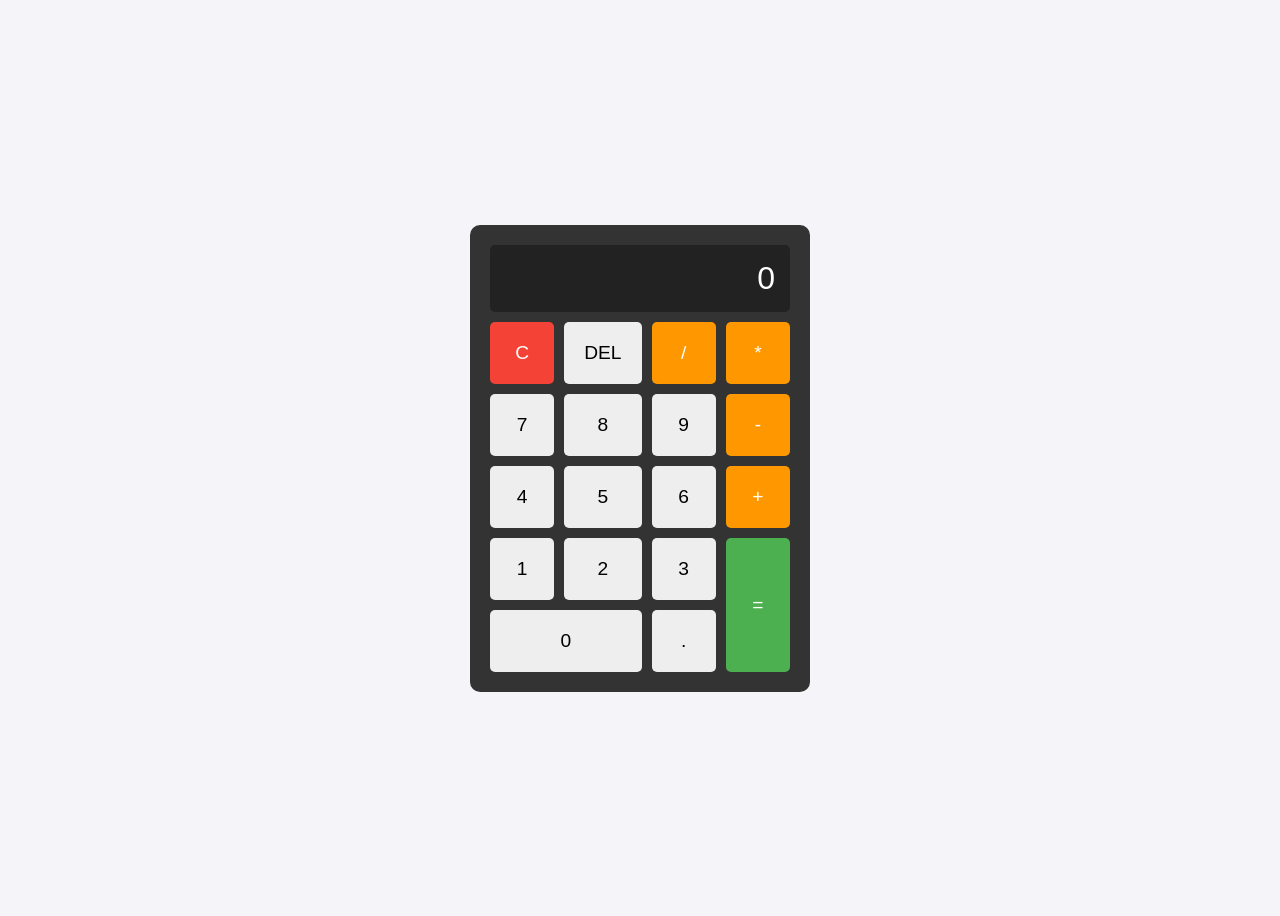
==== WebDev-L2-Calculator/index.html @ 7dff3178 "Complete WebDev Level 2 Calculator Task" ====
<!DOCTYPE html>
<html lang="en">
<head>
    <meta charset="UTF-8">
    <meta name="viewport" content="width=device-width, initial-scale=1.0">
    <title>Calculator</title>
    <link rel="stylesheet" href="style.css">
</head>
<body>
    <div class="calculator">
        <div id="display" class="display">0</div>
        <button class="btn clear">C</button>
        <button class="btn backspace">DEL</button>
        <button class="btn operator" data-action="/">/</button>
        <button class="btn operator" data-action="*">*</button>
        
        <button class="btn number">7</button>
        <button class="btn number">8</button>
        <button class="btn number">9</button>
        <button class="btn operator" data-action="-">-</button>
        
        <button class="btn number">4</button>
        <button class="btn number">5</button>
        <button class="btn number">6</button>
        <button class="btn operator" data-action="+">+</button>
        
        <button class="btn number">1</button>
        <button class="btn number">2</button>
        <button class="btn number">3</button>
        <button class="btn equals">=</button>
        
        <button class="btn number wide">0</button>
        <button class="btn decimal">.</button>
    </div>
    <script src="script.js"></script>
</body>
</html>
---- WebDev-L2-Calculator/style.css ----
body {
    display: flex;
    justify-content: center;
    align-items: center;
    height: 100vh;
    background-color: #f4f4f9;
    font-family: Arial, sans-serif;
}

.calculator {
    background-color: #333;
    padding: 20px;
    border-radius: 10px;
    /* CSS Grid implementation */
    display: grid;
    grid-template-columns: repeat(4, 1fr);
    gap: 10px;
    width: 300px;
}

.display {
    grid-column: span 4;
    background-color: #222;
    color: #fff;
    font-size: 2rem;
    text-align: right;
    padding: 15px;
    border-radius: 5px;
    word-wrap: break-word;
}

.btn {
    padding: 20px;
    font-size: 1.2rem;
    border: none;
    border-radius: 5px;
    cursor: pointer;
    background-color: #eee;
}

.operator { background-color: #ff9800; color: white; }
.clear { background-color: #f44336; color: white; }
.equals { background-color: #4caf50; color: white; grid-row: span 2; }
.wide { grid-column: span 2; }
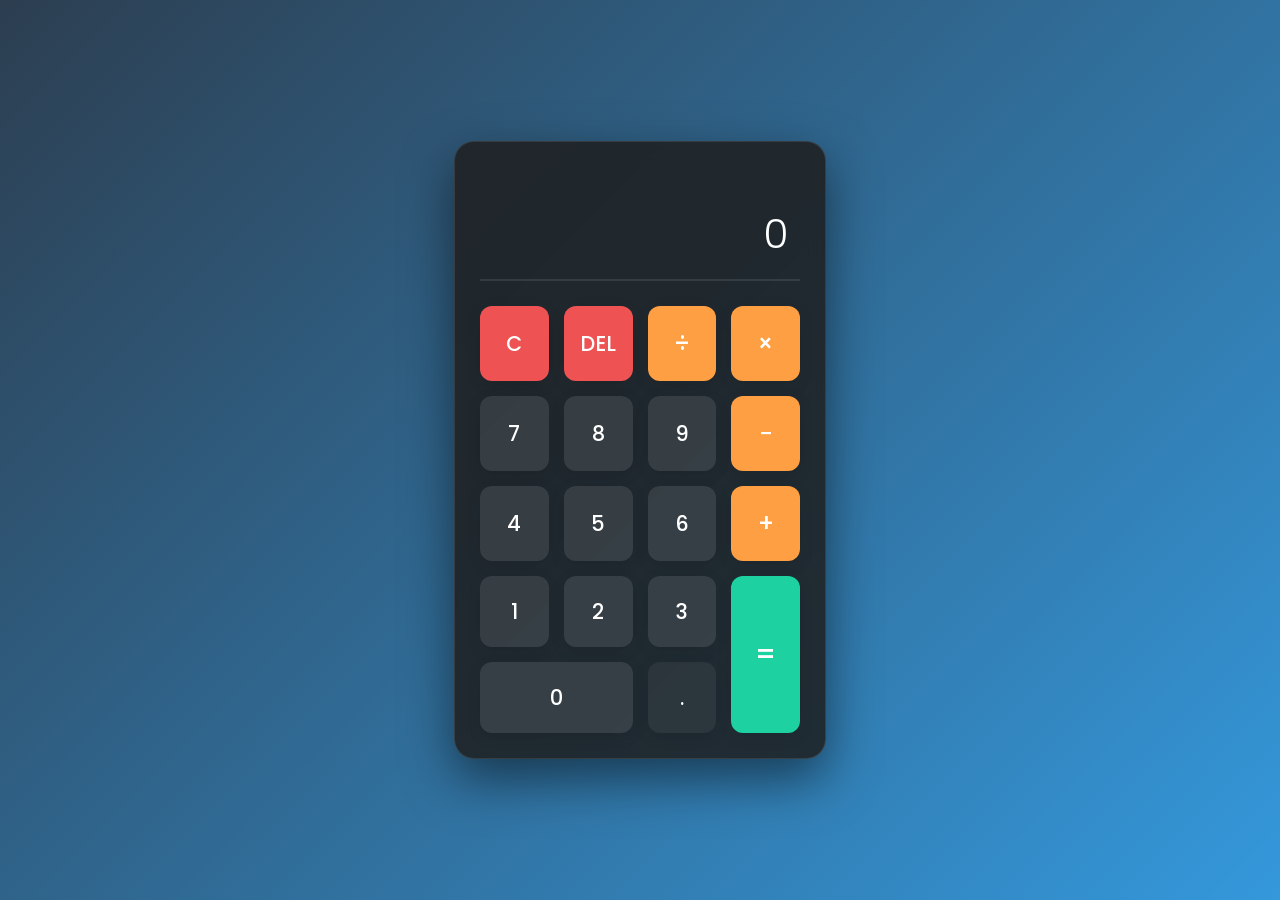
==== commit 0e5cb8a3: "feat: safe parser, input validation, keyboard support" ====
--- a/WebDev-L2-Calculator/index.html
+++ b/WebDev-L2-Calculator/index.html
@@ -8,29 +8,31 @@
 </head>
 <body>
     <div class="calculator">
-        <div id="display" class="display">0</div>
-        <button class="btn clear">C</button>
-        <button class="btn backspace">DEL</button>
-        <button class="btn operator" data-action="/">/</button>
-        <button class="btn operator" data-action="*">*</button>
-        
-        <button class="btn number">7</button>
-        <button class="btn number">8</button>
-        <button class="btn number">9</button>
-        <button class="btn operator" data-action="-">-</button>
-        
-        <button class="btn number">4</button>
-        <button class="btn number">5</button>
-        <button class="btn number">6</button>
-        <button class="btn operator" data-action="+">+</button>
-        
-        <button class="btn number">1</button>
-        <button class="btn number">2</button>
-        <button class="btn number">3</button>
-        <button class="btn equals">=</button>
-        
-        <button class="btn number wide">0</button>
-        <button class="btn decimal">.</button>
+        <div id="expression" class="expression" aria-hidden="true"></div>
+        <div id="display" class="display" aria-live="polite">0</div>
+
+        <button class="btn clear" data-action="clear" aria-label="Clear">C</button>
+        <button class="btn backspace" data-action="delete" aria-label="Delete last character">DEL</button>
+        <button class="btn operator" data-operator="/" aria-label="Divide">÷</button>
+        <button class="btn operator" data-operator="*" aria-label="Multiply">×</button>
+
+        <button class="btn number" data-number="7">7</button>
+        <button class="btn number" data-number="8">8</button>
+        <button class="btn number" data-number="9">9</button>
+        <button class="btn operator" data-operator="-" aria-label="Subtract">−</button>
+
+        <button class="btn number" data-number="4">4</button>
+        <button class="btn number" data-number="5">5</button>
+        <button class="btn number" data-number="6">6</button>
+        <button class="btn operator" data-operator="+" aria-label="Add">+</button>
+
+        <button class="btn number" data-number="1">1</button>
+        <button class="btn number" data-number="2">2</button>
+        <button class="btn number" data-number="3">3</button>
+        <button class="btn equals" data-action="equals" aria-label="Equals">=</button>
+
+        <button class="btn number wide" data-number="0">0</button>
+        <button class="btn decimal" data-action="decimal" aria-label="Decimal point">.</button>
     </div>
     <script src="script.js"></script>
 </body>
--- a/WebDev-L2-Calculator/style.css
+++ b/WebDev-L2-Calculator/style.css
@@ -1,44 +1,140 @@
+/* Import a clean modern font from Google Fonts */
+@import url('https://fonts.googleapis.com/css2?family=Poppins:wght@300;400;500&display=swap');
+
 body {
     display: flex;
     justify-content: center;
     align-items: center;
-    height: 100vh;
-    background-color: #f4f4f9;
-    font-family: Arial, sans-serif;
+    min-height: 100vh;
+    margin: 0;
+    /* Smooth gradient background */
+    background: linear-gradient(135deg, #2c3e50, #3498db);
+    font-family: 'Poppins', sans-serif;
 }
 
 .calculator {
-    background-color: #333;
-    padding: 20px;
-    border-radius: 10px;
-    /* CSS Grid implementation */
+    background-color: rgba(30, 30, 30, 0.85);
+    padding: 25px;
+    border-radius: 20px;
+    /* Soft shadow for 3D depth */
+    box-shadow: 0 20px 50px rgba(0, 0, 0, 0.5);
+    /* Frosted glass effect */
+    backdrop-filter: blur(10px);
+    border: 1px solid rgba(255, 255, 255, 0.1);
+
     display: grid;
     grid-template-columns: repeat(4, 1fr);
-    gap: 10px;
-    width: 300px;
+    gap: 15px;
+    width: min(320px, calc(100vw - 100px));
+}
+
+/* Previous expression, shown small above the main display */
+.expression {
+    grid-column: span 4;
+    min-height: 1.4rem;
+    padding: 0 10px;
+    text-align: right;
+    font-size: 0.95rem;
+    font-weight: 300;
+    color: rgba(255, 255, 255, 0.5);
+    word-break: break-all;
 }
 
 .display {
     grid-column: span 4;
-    background-color: #222;
-    color: #fff;
-    font-size: 2rem;
+    background-color: transparent;
+    color: #ffffff;
+    font-size: 2.5rem;
+    font-weight: 300;
     text-align: right;
-    padding: 15px;
-    border-radius: 5px;
-    word-wrap: break-word;
+    padding: 0 10px 15px;
+    margin-bottom: 10px;
+    min-height: 3.5rem;
+    border-bottom: 2px solid rgba(255, 255, 255, 0.1);
+    word-break: break-all;
+    letter-spacing: 2px;
+}
+
+/* Long expressions shrink so they stay readable */
+.display.small {
+    font-size: 1.4rem;
+    letter-spacing: 1px;
+}
+
+.display.error {
+    color: #ff6b6b;
 }
 
 .btn {
-    padding: 20px;
-    font-size: 1.2rem;
+    padding: 20px 0;
+    font-family: inherit;
+    font-size: 1.3rem;
+    font-weight: 500;
     border: none;
-    border-radius: 5px;
+    border-radius: 12px;
     cursor: pointer;
-    background-color: #eee;
+    background-color: rgba(255, 255, 255, 0.05);
+    color: #fff;
+    /* Smooth transition for hover effects */
+    transition: all 0.3s ease;
+    box-shadow: 0 4px 15px rgba(0, 0, 0, 0.1);
 }
 
-.operator { background-color: #ff9800; color: white; }
-.clear { background-color: #f44336; color: white; }
-.equals { background-color: #4caf50; color: white; grid-row: span 2; }
-.wide { grid-column: span 2; }+/* Hover and Active states make the buttons feel tactile */
+.btn:hover {
+    background-color: rgba(255, 255, 255, 0.15);
+    transform: translateY(-2px);
+}
+
+.btn:active {
+    transform: translateY(2px);
+    box-shadow: 0 2px 10px rgba(0, 0, 0, 0.1);
+}
+
+/* Visible keyboard focus */
+.btn:focus-visible {
+    outline: 2px solid #fff;
+    outline-offset: 2px;
+}
+
+/* Specific button styling */
+.number {
+    background-color: rgba(255, 255, 255, 0.1);
+}
+
+.operator {
+    background-color: #ff9f43;
+    color: #fff;
+    font-size: 1.5rem;
+}
+
+.operator:hover {
+    background-color: #ffb164;
+}
+
+.clear, .backspace {
+    background-color: #ee5253;
+}
+
+.clear:hover, .backspace:hover {
+    background-color: #ff6b6b;
+}
+
+.equals {
+    background-color: #1dd1a1;
+    grid-row: span 2;
+    font-size: 1.8rem;
+}
+
+.equals:hover {
+    background-color: #10e3a6;
+}
+
+.wide {
+    grid-column: span 2;
+}
+
+@media (prefers-reduced-motion: reduce) {
+    .btn { transition: none; }
+    .btn:hover, .btn:active { transform: none; }
+}
